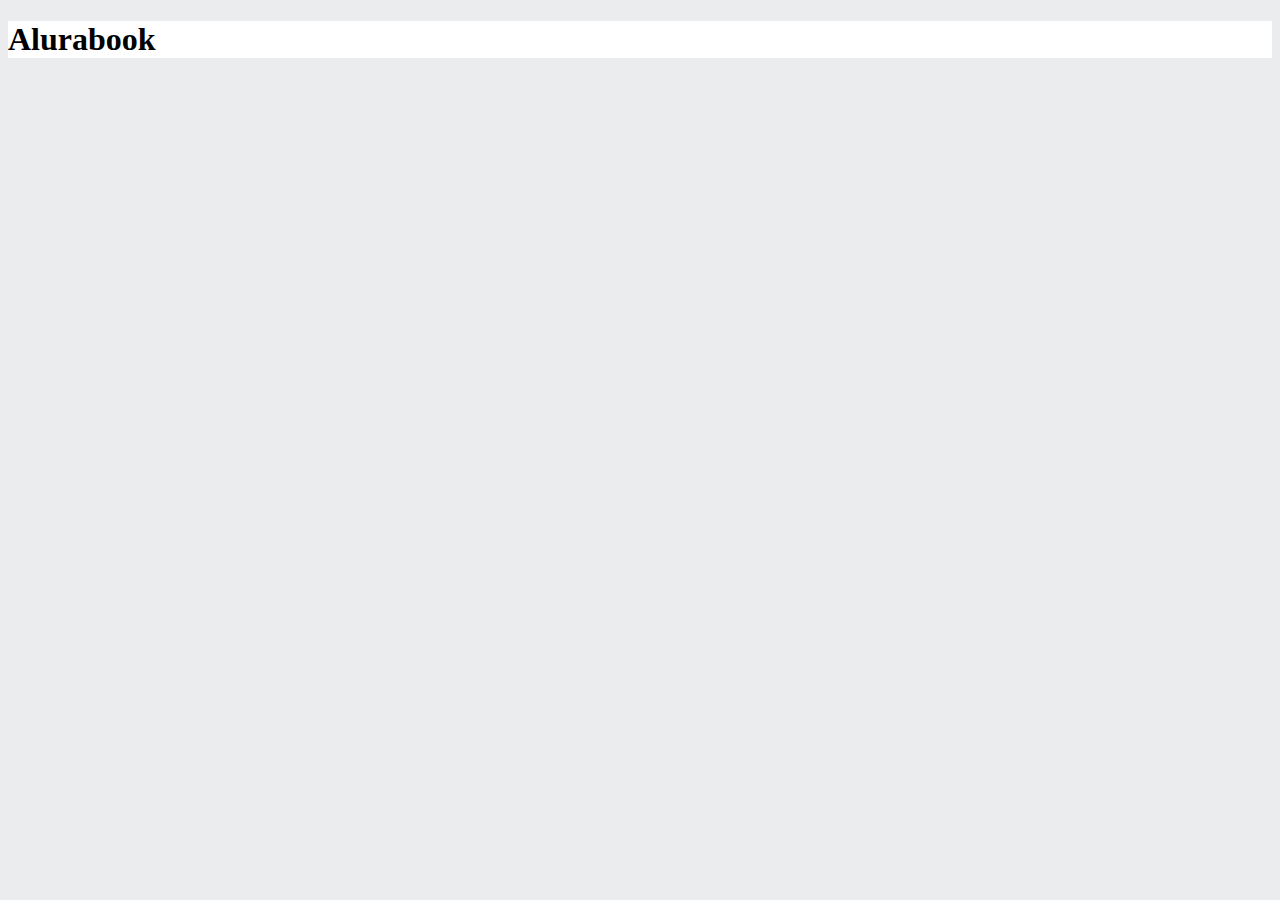
==== index.html @ 1e80cd86 "y4883568cxklbmdk." ====
<!DOCTYPE html>
<html lang="pt-br">
<head>
    <meta charset="UTF-8">
    <meta http-equiv="X-UA-Compatible" content="IE=edge">
    <meta name="viewport" content="width=device-width, initial-scale=1.0">
    <link rel="stylesheet" href="style.css">
    <title>Alurabook</title>
</head>
<body>
    <h1>Alurabook</h1>
</body>
</html>
---- style.css ----
:root {
    --cor-de-fundo: #EBECEE;
}
body {
    background-color: var(--cor-de-fundo);
}
h1 {
    background-color: white;
}
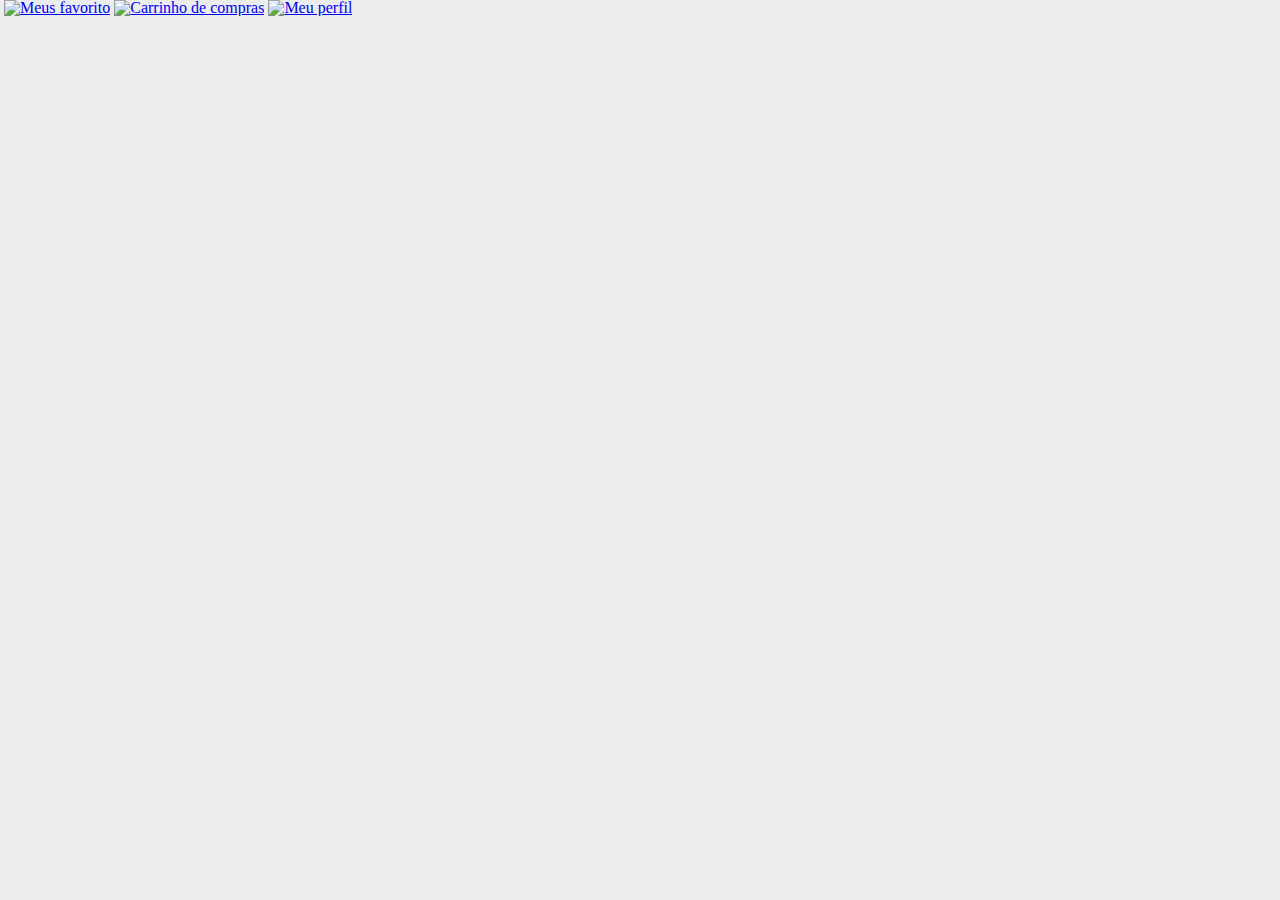
==== commit d5402fd7: "02/06/2023" ====
--- a/index.html
+++ b/index.html
@@ -5,9 +5,16 @@
     <meta http-equiv="X-UA-Compatible" content="IE=edge">
     <meta name="viewport" content="width=device-width, initial-scale=1.0">
     <link rel="stylesheet" href="style.css">
+    <link rel="stylesheet" href="reset.css">
     <title>Alurabook</title>
 </head>
 <body>
-    <h1>Alurabook</h1>
+    <header class="cabeçalho">
+        <span class="cabeçalho_menu-hamburguer"></span>
+        <img src="img/Logo.svg" alt="">
+        <a href="#"><img src="img/Favoritos.svg" alt="Meus favorito"></a>
+        <a href="#"><img src="img/Compras.svg" alt="Carrinho de compras"></a>
+        <a href="#"><img src="img/Usuario.svg" alt="Meu perfil"></a>
+    </header>
 </body>
 </html>--- a/style.css
+++ b/style.css
@@ -4,6 +4,3 @@
 body {
     background-color: var(--cor-de-fundo);
 }
-h1 {
-    background-color: white;
-}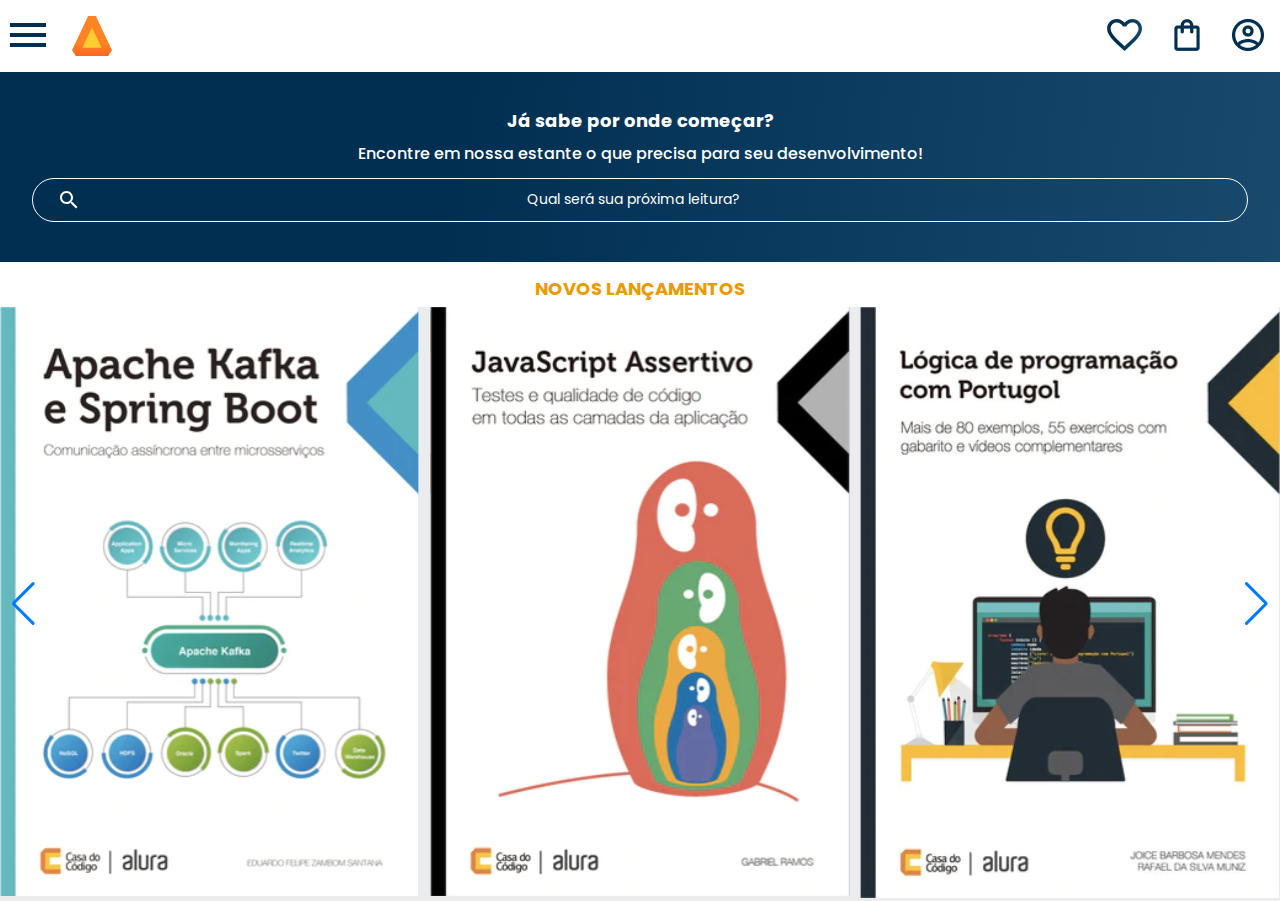
==== commit b2a29cf9: "." ====
--- a/index.html
+++ b/index.html
@@ -4,17 +4,87 @@
     <meta charset="UTF-8">
     <meta http-equiv="X-UA-Compatible" content="IE=edge">
     <meta name="viewport" content="width=device-width, initial-scale=1.0">
-    <link rel="stylesheet" href="style.css">
-    <link rel="stylesheet" href="reset.css">
+    <link rel="stylesheet" href="styles/style.css">
+    <link rel="preconnect" href="https://fonts.googleapis.com">
+    <link rel="preconnect" href="https://fonts.gstatic.com" crossorigin>
+    <link href="https://fonts.googleapis.com/css2?family=Poppins:wght@300;400;500;700&display=swap" rel="stylesheet">
+    <link rel="stylesheet" href="https://cdn.jsdelivr.net/npm/swiper@9/swiper-bundle.min.css"/>
+    <link rel="stylesheet" href="styles/reset.css">
+    
     <title>Alurabook</title>
 </head>
 <body>
     <header class="cabeçalho">
-        <span class="cabeçalho_menu-hamburguer"></span>
-        <img src="img/Logo.svg" alt="">
-        <a href="#"><img src="img/Favoritos.svg" alt="Meus favorito"></a>
-        <a href="#"><img src="img/Compras.svg" alt="Carrinho de compras"></a>
-        <a href="#"><img src="img/Usuario.svg" alt="Meu perfil"></a>
+        <div class="container">
+            <input type="checkbox" id="menu" class="container_botao">
+            <label for="menu">
+                <span class="cabeçalho__menu-hamburguer container_imagem"></span>
+            </label>
+            <ul class="lista-menu">
+                <li class="lista-menu__titulo">Categorias</li>
+                <li class="lista-menu__item">
+                    <a href="#" class="lista-menu__link">Programação</a>
+                </li>
+                <li class="lista-menu__item">
+                    <a href="#" class="lista-menu__link">Front-end</a>
+                </li>
+                <li class="lista-menu__item">
+                    <a href="#" class="lista-menu__link">Infraestrutura</a>
+                </li>
+                <li class="lista-menu__item">
+                    <a href="#" class="lista-menu__link">Business</a>
+                </li>
+                <li class="lista-menu__item">
+                    <a href="#" class="lista-menu__link">Design & UX</a>
+                </li>
+            </ul>
+            <img src="img/Logo.svg" alt="" class="container_imagem">
+        </div>
+        <div class="container">
+            <a href="#"><img src="img/Favoritos.svg" alt="Meus favorito" class="container_imagem"></a>
+            <a href="#"><img src="img/Compras.png" alt="Carrinho de compras" class="container_imagem"></a>
+            <a href="#"><img src="img/Usuario.png" alt="Meu perfil" class="container_imagem"></a>
+        </div>
     </header>
+    <section class="banner">
+        <h2 class="banner_titulo">Já sabe por onde começar?</h2>
+        <p class="banner_texto">Encontre em nossa
+            estante o que precisa para seu desenvolvimento!</p>
+        <input type="search" class="banner_pesquisa" placeholder="Qual será sua próxima leitura?">
+    </section>
+    <section class="carrossel">
+        <h2 class="carrossel_titulo">Novos lançamentos</h2>
+        <div class="swiper">
+            <!-- Additional required wrapper -->
+            <div class="swiper-wrapper">
+              <!-- Slides -->
+              <div class="swiper-slide"><img src="img/ApacheKafka.svg" alt="Livro sobre apache Kafka e blábláblá"></div>
+              <div class="swiper-slide"><img src="img/Javascript.svg" alt=""></div>
+              <div class="swiper-slide"><img src="img/Portugol.svg" alt=""></div>
+              ...
+            </div>
+            <!-- If we need pagination -->
+            <div class="swiper-pagination"></div>
+          
+            <!-- If we need navigation buttons -->
+            <div class="swiper-button-prev"></div>
+            <div class="swiper-button-next"></div>
+          
+            <!-- If we need scrollbar -->
+           <!-- <div class="swiper-scrollbar"></div>-->
+          </div>
+    </section>
+    <script src="https://cdn.jsdelivr.net/npm/swiper@9/swiper-bundle.min.js"></script>
+<script>
+    const swiper = new Swiper('.swiper', {
+  //speed: 400,
+  spaceBetween: 10,
+  slidesPerView: 3,
+  pagination: {
+    el: '.swiper-pagination',
+    type: 'bullets',
+  },
+});
+</script>
 </body>
 </html>--- a/styles/style.css
+++ b/styles/style.css
@@ -0,0 +1,17 @@
+@import url("header.css");
+@import url("banner.css");
+@import url("carrossel.css");
+
+:root {
+    --cor-de-fundo: #EBECEE;
+    --branco: #FFFFFF;
+    --laranja: #EB9B00;
+    --azul-degrade: linear-gradient(97.54deg, #002F52 35.49%, #326589 165.37%);
+    --fonte-principal: "Poppins";
+}
+body {
+    background-color: var(--cor-de-fundo);
+    font-family: var(--fonte-principal);
+    font-size: 16px;
+    font-weight: 400;
+}
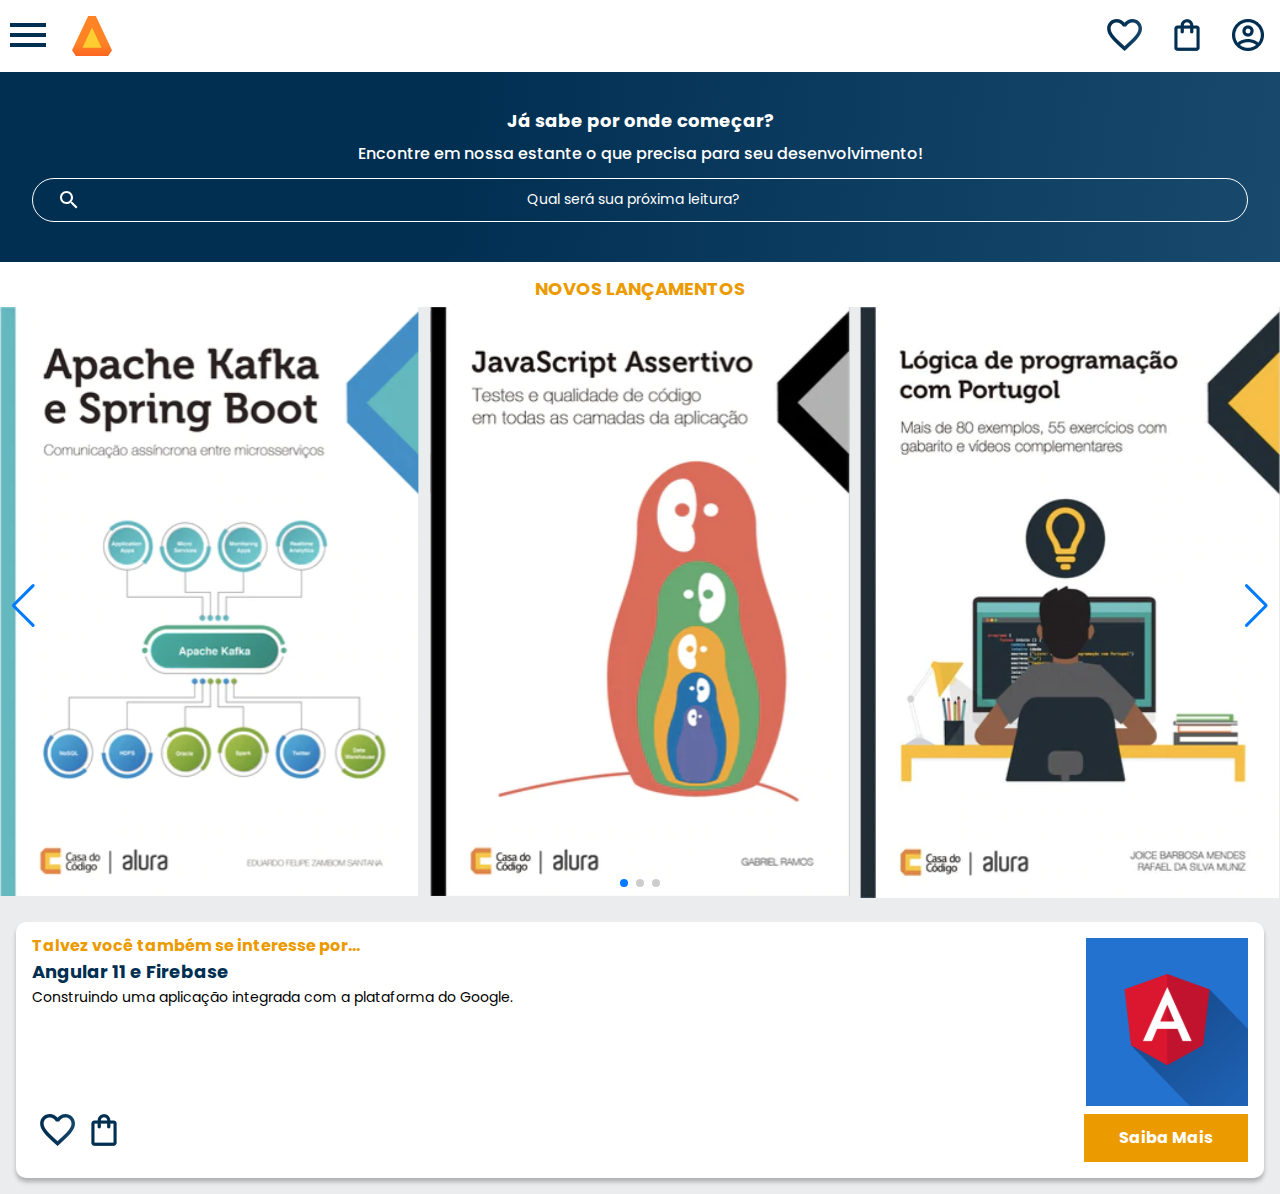
==== commit 614cdd94: "manoel" ====
--- a/index.html
+++ b/index.html
@@ -61,7 +61,9 @@
               <div class="swiper-slide"><img src="img/ApacheKafka.svg" alt="Livro sobre apache Kafka e blábláblá"></div>
               <div class="swiper-slide"><img src="img/Javascript.svg" alt=""></div>
               <div class="swiper-slide"><img src="img/Portugol.svg" alt=""></div>
-              ...
+              <div class="swiper-slide"><img src="img/Angular.svg" alt=""></div>
+              <div class="swiper-slide"><img src="img/Arquitetura.svg" alt=""></div>
+              
             </div>
             <!-- If we need pagination -->
             <div class="swiper-pagination"></div>
@@ -72,6 +74,24 @@
           
             <!-- If we need scrollbar -->
            <!-- <div class="swiper-scrollbar"></div>-->
+          </div>
+          <div class="card">
+            <div class="card_descricao">
+                <div class="descricao">
+                    <h3 class="descricao_titulo">Talvez você também se interesse por...</h3>
+                    <h2 class="descricao_titulo-livro">Angular 11 e Firebase</h2>
+                    <p class="descricao_texto">Construindo uma aplicação integrada com
+                    a plataforma do Google.</p>
+                </div>
+                <img src="img/Angular2.svg" class="descricao_imagem">
+            </div>
+            <div class="card_botoes">
+                <ul class="botoes">
+                    <li class="botoes_item"><img src="img/Favoritos.svg" alt="Favoritar livro"></li>
+                    <li class="botoes_item"><img src="img/Compras.png" alt="Adicionar no carrinho de compras"></li>
+                </ul>
+                <a href="#" class="botoes_ancora">Saiba Mais</a>
+            </div>
           </div>
     </section>
     <script src="https://cdn.jsdelivr.net/npm/swiper@9/swiper-bundle.min.js"></script>
--- a/styles/style.css
+++ b/styles/style.css
@@ -8,6 +8,7 @@
     --laranja: #EB9B00;
     --azul-degrade: linear-gradient(97.54deg, #002F52 35.49%, #326589 165.37%);
     --fonte-principal: "Poppins";
+    --azul: #002f52;
 }
 body {
     background-color: var(--cor-de-fundo);
